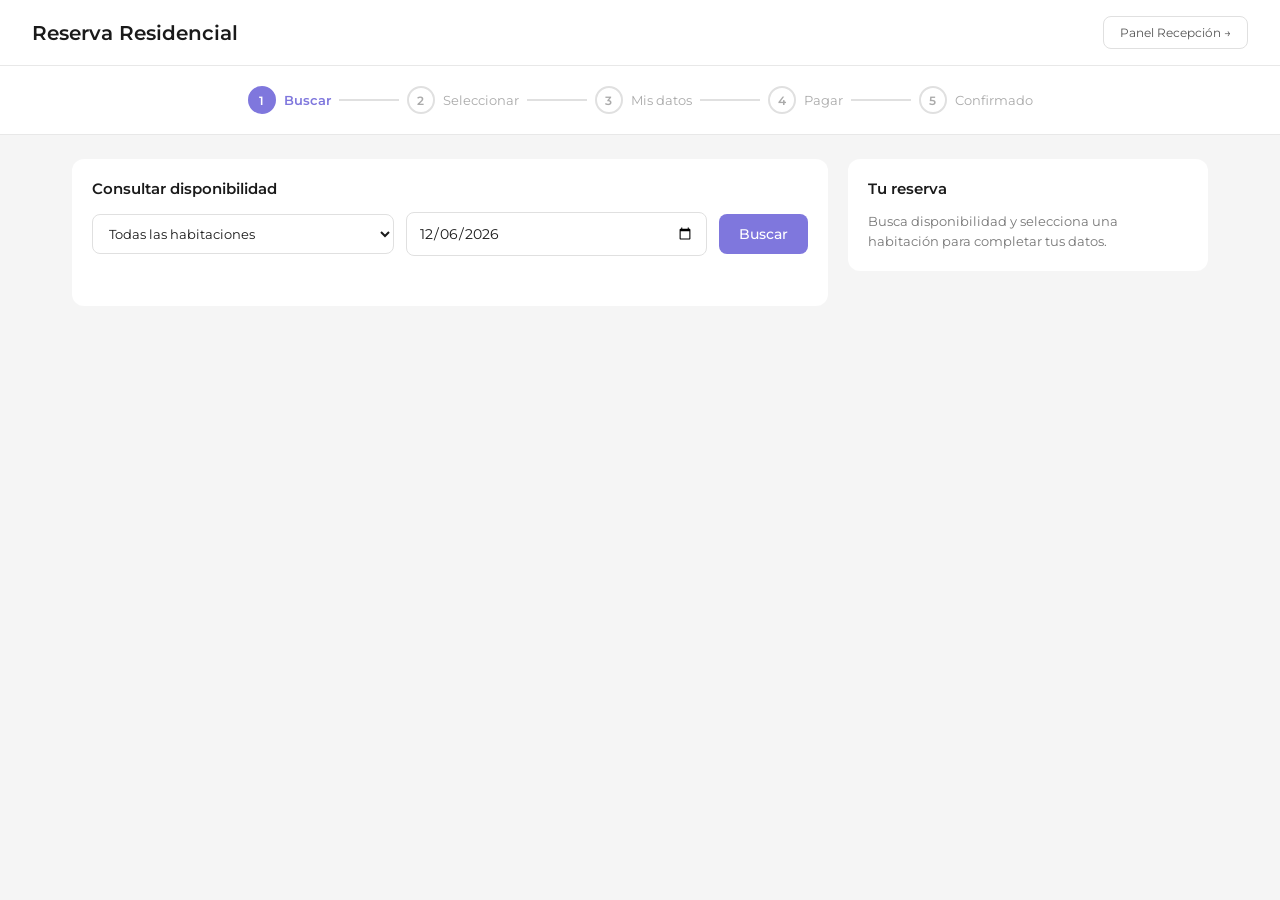
==== 04_Implementacion/sistema-integrado/frontend/index.html @ 7472eb6f "Refactor implementacion por casos de uso" ====
<!DOCTYPE html>
<html lang="es">

<head>
    <meta charset="UTF-8">
    <meta name="viewport" content="width=device-width, initial-scale=1.0">
    <title>Reserva Residencial</title>
    <link rel="stylesheet" href="css/styless.css?v=cliente-panel-1">
    <link href="https://fonts.googleapis.com/css2?family=Montserrat:wght@400;500;600&display=swap" rel="stylesheet">
</head>

<body class="cliente-app">

    <header class="cliente-header">
        <h1>Reserva Residencial</h1>
        <a class="btn-recepcion" href="recepcion.html">Panel Recepción →</a>
    </header>

    <div class="steps" id="cliente-steps">
        <div class="step activo" data-step="buscar">
            <div class="step-num">1</div>
            <span>Buscar</span>
        </div>
        <div class="step-line"></div>
        <div class="step" data-step="seleccionar">
            <div class="step-num">2</div>
            <span>Seleccionar</span>
        </div>
        <div class="step-line"></div>
        <div class="step" data-step="datos">
            <div class="step-num">3</div>
            <span>Mis datos</span>
        </div>
        <div class="step-line"></div>
        <div class="step" data-step="pagar">
            <div class="step-num">4</div>
            <span>Pagar</span>
        </div>
        <div class="step-line"></div>
        <div class="step" data-step="confirmado">
            <div class="step-num">5</div>
            <span>Confirmado</span>
        </div>
    </div>

    <main class="cliente-content">
        <section class="cliente-left">
            <div class="panel-busqueda">
                <h3>Consultar disponibilidad</h3>
                <div class="busqueda-container busqueda-row">
                    <select id="tipo-select">
                        <option value="Todas las habitaciones">Todas las habitaciones</option>
                        <option value="Estandar">Estandar</option>
                        <option value="VIP">VIP</option>
                        <option value="SUPERVIP">SUPERVIP</option>
                    </select>
                    <input type="date" id="fecha-input">
                    <button id="btn-buscar">Buscar</button>
                </div>
            </div>
            <div id="resultado-container"></div>
        </section>

        <aside class="panel-derecho">
            <div id="cliente-flujo-container" class="cliente-flujo"></div>
        </aside>
    </main>

    <!-- Modelos -->
    <script src="models/Habitacion.js?v=api-v1-1"></script>
    <script src="models/Pago.js?v=api-v1-1"></script>

    <!-- Vistas -->
    <script src="views/DisponibilidadView.js?v=api-v1-1"></script>
    <script src="views/ReservaView.js?v=cliente-panel-1"></script>
    <script src="views/PagoView.js?v=cliente-panel-1"></script>

    <!-- Controladores -->
    <script src="controllers/DisponibilidadController.js?v=api-v1-1"></script>
    <script src="controllers/ReservaController.js?v=cliente-panel-1"></script>
    <script src="controllers/PagoController.js?v=cliente-panel-1"></script>

</body>

</html>
---- 04_Implementacion/sistema-integrado/frontend/css/styless.css ----
* {
    margin: 0;
    padding: 0;
    box-sizing: border-box;
}

body {
    font-family: 'Montserrat', sans-serif;
    background: #f5f5f5;
    padding: 40px 20px;
    text-align: center;
}

body.cliente-app {
    min-height: 100vh;
    padding: 0;
    text-align: left;
}

.cliente-header {
    background: #fff;
    border-bottom: 1px solid #e8e8e8;
    padding: 16px 32px;
    display: flex;
    justify-content: space-between;
    align-items: center;
}

.cliente-header h1 {
    font-size: 20px;
    font-weight: 600;
    color: #1a1a1a;
    margin: 0;
}

.btn-recepcion {
    font-size: 12px;
    padding: 8px 16px;
    border: 1px solid #e0e0e0;
    border-radius: 8px;
    background: #fff;
    color: #555;
    cursor: pointer;
    text-decoration: none;
}

.btn-recepcion:hover {
    background: #f5f5f5;
}

.steps {
    display: flex;
    align-items: center;
    justify-content: center;
    gap: 0;
    padding: 20px 32px;
    background: #fff;
    border-bottom: 1px solid #e8e8e8;
}

.step {
    display: flex;
    align-items: center;
    gap: 8px;
    font-size: 13px;
    color: #aaa;
}

.step.activo {
    color: #7F77DD;
    font-weight: 600;
}

.step.completado {
    color: #4CAF50;
}

.step-num {
    width: 28px;
    height: 28px;
    border-radius: 50%;
    border: 2px solid #e0e0e0;
    display: flex;
    align-items: center;
    justify-content: center;
    font-size: 12px;
    font-weight: 600;
}

.step.activo .step-num {
    border-color: #7F77DD;
    background: #7F77DD;
    color: white;
}

.step.completado .step-num {
    border-color: #4CAF50;
    background: #4CAF50;
    color: white;
}

.step-line {
    width: 60px;
    height: 2px;
    background: #e0e0e0;
    margin: 0 8px;
}

.step-line.completado {
    background: #4CAF50;
}

.cliente-content {
    display: grid;
    grid-template-columns: minmax(0, 1fr) 360px;
    gap: 20px;
    padding: 24px 32px;
    max-width: 1200px;
    margin: 0 auto;
}

.panel-busqueda {
    background: #fff;
    border-radius: 12px;
    padding: 20px;
    margin-bottom: 16px;
}

.panel-busqueda h3,
.resumen-card h3 {
    font-size: 15px;
    font-weight: 600;
    margin-bottom: 14px;
    color: #1a1a1a;
}

.busqueda-row {
    display: flex;
    justify-content: initial;
    gap: 10px;
    margin-bottom: 0;
}

.busqueda-row select,
.busqueda-row input {
    flex: 1;
    width: auto;
    height: 40px;
    padding: 0 12px;
    border: 1px solid #e0e0e0;
    border-radius: 8px;
    font-family: 'Montserrat', sans-serif;
    font-size: 13px;
}

.busqueda-row button {
    height: 40px;
    padding: 0 20px;
}

.hab-lista {
    display: flex;
    flex-direction: column;
    gap: 10px;
}

.hab-card {
    background: #fff;
    border-radius: 12px;
    padding: 14px 16px;
    display: flex;
    align-items: center;
    justify-content: space-between;
    border: 1px solid transparent;
    border-left: 4px solid #4CAF50;
    cursor: pointer;
    transition: box-shadow 0.2s, border-color 0.2s;
}

.hab-card:hover {
    box-shadow: 0 2px 10px rgba(0, 0, 0, 0.08);
}

.hab-card.seleccionada {
    border-color: #7F77DD;
    border-left-color: #7F77DD;
    box-shadow: 0 0 0 2px #7F77DD;
}

.hab-left {
    display: flex;
    align-items: center;
    gap: 12px;
}

.hab-num-box {
    width: 44px;
    height: 44px;
    border-radius: 8px;
    background: #E1F5EE;
    color: #085041;
    display: flex;
    align-items: center;
    justify-content: center;
    font-size: 14px;
    font-weight: 600;
}

.hab-num-box.vip,
.resumen-num.vip {
    background: #EEEDFE;
    color: #3C3489;
}

.hab-num-box.supervip,
.resumen-num.supervip {
    background: #FAECE7;
    color: #712B13;
}

.hab-nombre {
    font-size: 14px;
    font-weight: 600;
    color: #1a1a1a;
}

.hab-card .hab-tipo {
    font-size: 12px;
    color: #888;
}

.hab-right {
    text-align: right;
}

.hab-precio {
    font-size: 16px;
    font-weight: 600;
    color: #1a1a1a;
}

.hab-horas {
    font-size: 11px;
    color: #aaa;
}

.btn-seleccionar {
    height: 30px;
    margin-top: 6px;
    font-size: 12px;
    padding: 4px 12px;
    border: 1px solid #7F77DD;
    border-radius: 6px;
    background: #fff;
    color: #7F77DD;
}

.btn-seleccionar:hover,
.btn-seleccionar.seleccionado {
    background: #7F77DD;
    color: #fff;
}

.panel-derecho {
    display: flex;
    flex-direction: column;
    gap: 16px;
}

.cliente-flujo {
    max-width: none;
    margin: 0;
}

.resumen-card {
    background: #fff;
    border-radius: 12px;
    padding: 20px;
    position: sticky;
    top: 20px;
}

.resumen-hab {
    background: #f9f9f9;
    border-radius: 8px;
    padding: 12px;
    margin-bottom: 14px;
    display: flex;
    align-items: center;
    gap: 12px;
}

.resumen-num {
    width: 40px;
    height: 40px;
    border-radius: 8px;
    background: #E1F5EE;
    color: #085041;
    display: flex;
    align-items: center;
    justify-content: center;
    font-size: 13px;
    font-weight: 600;
    flex: 0 0 auto;
}

.resumen-nombre {
    font-weight: 600;
    color: #1a1a1a;
    font-size: 13px;
}

.resumen-detalle {
    color: #888;
    font-size: 12px;
}

.reserva-vacia p {
    color: #777;
    font-size: 13px;
    line-height: 1.5;
}

.metodos-pago {
    display: flex;
    gap: 8px;
    margin-bottom: 14px;
    margin-top: 8px;
}

.metodo-btn {
    flex: 1;
    height: auto;
    padding: 10px;
    border: 1px solid #e0e0e0;
    border-radius: 8px;
    background: #fff;
    cursor: pointer;
    text-align: center;
    font-size: 12px;
    font-weight: 500;
    color: #555;
}

.metodo-btn.activo {
    border-color: #7F77DD;
    background: #EEEDFE;
    color: #3C3489;
}

.metodo-label {
    font-size: 11px;
    font-weight: 500;
    color: #888;
    text-transform: uppercase;
    letter-spacing: 0.4px;
    display: block;
}

.total-row {
    display: flex;
    justify-content: space-between;
    align-items: center;
    padding: 12px 0;
    border-top: 1px solid #f0f0f0;
    margin-top: 8px;
}

.total-label {
    font-size: 13px;
    color: #888;
}

.total-monto {
    font-size: 20px;
    font-weight: 600;
    color: #1a1a1a;
}

.nota {
    background: #FFF8E1;
    border-left: 4px solid #FFC107;
    border-radius: 8px;
    padding: 12px;
    margin-top: 12px;
    font-size: 11px;
    color: #555;
    line-height: 1.4;
}

body.sistema-page {
    padding: 0;
}

.cliente-panel {
    padding: 40px 20px 24px;
}

.recepcion-panel-integrado {
    border-top: 1px solid #e4e4e4;
    background: #f5f5f5;
    min-height: 360px;
}

.cliente-section {
    padding: 40px 20px;
}

h1 {
    font-size: 32px;
    font-weight: 600;
    color: #1a1a1a;
    margin-bottom: 8px;
}

h2 {
    font-size: 16px;
    font-weight: 400;
    color: #888;
    margin-bottom: 30px;
}

.busqueda-container {
    display: flex;
    justify-content: center;
    align-items: center;
    gap: 12px;
    margin-bottom: 30px;
}

select,
input[type="date"] {
    height: 44px;
    padding: 0 12px;
    font-family: 'Montserrat', sans-serif;
    font-size: 14px;
    border: 1px solid #e0e0e0;
    border-radius: 8px;
    background: #fff;
    color: #1a1a1a;
    outline: none;
}

select {
    width: 260px;
}

input[type="date"] {
    width: 180px;
}

select:focus,
input[type="date"]:focus {
    border-color: #7F77DD;
}

button {
    height: 44px;
    padding: 0 24px;
    font-family: 'Montserrat', sans-serif;
    font-size: 14px;
    font-weight: 500;
    background: #7F77DD;
    color: #fff;
    border: none;
    border-radius: 8px;
    cursor: pointer;
    transition: background 0.2s;
}

button:hover {
    background: #534AB7;
}

/* LISTA DE HABITACIONES */
.lista {
    display: flex;
    flex-direction: column;
    gap: 10px;
    max-width: 700px;
    margin: 0 auto;
    animation: resultsFadeIn 0.18s ease both;
}

.card {
    display: flex;
    align-items: center;
    justify-content: space-between;
    background: #ffffff;
    border: 1px solid #e8e8e8;
    border-radius: 12px;
    padding: 1rem 1.25rem;
    transition: box-shadow 0.2s, border-color 0.2s, transform 0.16s;
    text-align: left;
    animation: roomCardEnter 0.32s cubic-bezier(0.16, 1, 0.3, 1) both;
}

.card:hover {
    border-color: #c0c0c0;
    box-shadow: 0 2px 10px rgba(0, 0, 0, 0.06);
    transform: translateY(-1px);
}

.card.habitacion-en-reserva {
    display: none;
}

@keyframes resultsFadeIn {
    from {
        opacity: 0;
    }

    to {
        opacity: 1;
    }
}

@keyframes roomCardEnter {
    from {
        transform: translateY(14px) scale(0.985);
        opacity: 0;
    }

    to {
        transform: translateY(0) scale(1);
        opacity: 1;
    }
}

.card-left {
    display: flex;
    align-items: center;
    gap: 16px;
}

.numero-box {
    width: 48px;
    height: 48px;
    border-radius: 10px;
    display: flex;
    align-items: center;
    justify-content: center;
    font-size: 15px;
    font-weight: 600;
    flex-shrink: 0;
}

.vip {
    background: #EEEDFE;
    color: #3C3489;
}

.estandar {
    background: #E1F5EE;
    color: #085041;
}

.supervip {
    background: #FAECE7;
    color: #712B13;
}

.info {
    display: flex;
    flex-direction: column;
    gap: 3px;
}

.hab-num {
    font-size: 15px;
    font-weight: 600;
    color: #1a1a1a;
}

.hab-tipo {
    font-size: 12px;
    color: #888;
}

.card-right {
    display: flex;
    align-items: center;
    gap: 20px;
}

.badge {
    font-size: 11px;
    font-weight: 500;
    padding: 4px 10px;
    border-radius: 20px;
    background: #eaf3de;
    color: #3b6d11;
    text-transform: uppercase;
    letter-spacing: 0.4px;
}

.precio {
    text-align: right;
}

.precio-monto {
    font-size: 18px;
    font-weight: 600;
    color: #1a1a1a;
}

.precio-label {
    font-size: 11px;
    color: #aaa;
}

.error {
    color: #c0392b;
    font-size: 14px;
    margin-top: 20px;
}

.hab-horario {
    font-size: 11px;
    color: #aaa;
    margin-top: 2px;
}

.btn-reservar {
    height: 36px;
    padding: 0 16px;
    font-size: 13px;
    font-weight: 500;
    background: #7F77DD;
    color: #fff;
    border: none;
    border-radius: 8px;
    cursor: pointer;
    transition: background 0.2s;
    white-space: nowrap;
}

.btn-reservar:hover {
    background: #534AB7;
}

/* ================================ */
/* FLUJO DEL CLIENTE EN UNA PANTALLA */
/* ================================ */
.cliente-flujo {
    max-width: 720px;
    margin: 0 auto 24px;
}

.flujo-panel {
    position: relative;
    background: #fff;
    border: 1px solid #e8e8e8;
    border-radius: 16px;
    padding: 2rem;
    text-align: left;
    box-shadow: 0 12px 30px rgba(0, 0, 0, 0.06);
    animation: panelReveal 0.26s ease both;
}

.flujo-panel.modal-exito {
    max-width: 520px;
    margin: 0 auto;
    text-align: center;
}

.flujo-close {
    position: absolute;
    top: 12px;
    right: 16px;
    width: auto;
    height: auto;
    padding: 0;
    background: none;
    color: #999;
    font-size: 24px;
    line-height: 1;
}

.flujo-close:hover {
    background: none;
    color: #333;
}

/* ================================ */
/* MODAL DE RESERVA                 */
/* ================================ */
.modal-overlay {
    position: fixed;
    top: 0;
    left: 0;
    width: 100%;
    height: 100%;
    background: rgba(0, 0, 0, 0.5);
    display: flex;
    align-items: center;
    justify-content: center;
    z-index: 1000;
    animation: overlayFadeIn 0.22s ease;
}

@keyframes overlayFadeIn {
    from {
        opacity: 0;
        backdrop-filter: blur(0);
    }

    to {
        opacity: 1;
        backdrop-filter: blur(2px);
    }
}

.modal {
    background: #fff;
    border-radius: 16px;
    padding: 2rem;
    width: 90%;
    max-width: 520px;
    max-height: 90vh;
    overflow-y: auto;
    position: relative;
    box-shadow: 0 20px 60px rgba(0, 0, 0, 0.15);
    animation: modalEnter 0.28s cubic-bezier(0.16, 1, 0.3, 1);
}

@keyframes modalEnter {
    from {
        transform: translateY(22px) scale(0.97);
        opacity: 0;
    }

    to {
        transform: translateY(0) scale(1);
        opacity: 1;
    }
}

.modal-close {
    position: absolute;
    top: 12px;
    right: 16px;
    background: none;
    border: none;
    font-size: 24px;
    color: #999;
    cursor: pointer;
    padding: 0;
    height: auto;
    width: auto;
    line-height: 1;
}

.modal-close:hover {
    color: #333;
    background: none;
}

.modal-titulo {
    font-size: 20px;
    font-weight: 600;
    color: #1a1a1a;
    margin-bottom: 16px;
    text-align: left;
    animation: contentRise 0.32s ease both;
}

.modal-habitacion-info {
    display: flex;
    align-items: center;
    gap: 12px;
    padding: 12px;
    background: #f9f9f9;
    border-radius: 10px;
    margin-bottom: 20px;
    animation: contentRise 0.34s ease 0.04s both;
}

@keyframes contentRise {
    from {
        transform: translateY(10px);
        opacity: 0;
    }

    to {
        transform: translateY(0);
        opacity: 1;
    }
}

/* FORMULARIO */
.form-reserva {
    display: flex;
    flex-direction: column;
    gap: 14px;
    animation: contentRise 0.34s ease 0.08s both;
}

.form-group {
    display: flex;
    flex-direction: column;
    gap: 4px;
    text-align: left;
}

.form-group label {
    font-size: 12px;
    font-weight: 500;
    color: #666;
    text-transform: uppercase;
    letter-spacing: 0.5px;
}

.form-group input[type="text"],
.form-group input[type="tel"],
.form-group input[type="date"] {
    height: 44px;
    padding: 0 12px;
    font-family: 'Montserrat', sans-serif;
    font-size: 14px;
    border: 1px solid #e0e0e0;
    border-radius: 8px;
    background: #fff;
    color: #1a1a1a;
    outline: none;
    width: 100%;
    box-sizing: border-box;
}

.form-group input:focus {
    border-color: #7F77DD;
    box-shadow: 0 0 0 3px rgba(127, 119, 221, 0.1);
}

.form-row {
    display: flex;
    gap: 12px;
}

.form-group-half {
    flex: 1;
}

/* UPLOAD DE FOTOS */
.file-upload {
    position: relative;
    border: 2px dashed #d0d0d0;
    border-radius: 10px;
    padding: 20px;
    text-align: center;
    cursor: pointer;
    transition: border-color 0.2s, background 0.2s;
    min-height: 100px;
    display: flex;
    align-items: center;
    justify-content: center;
    overflow: hidden;
}

.file-upload:hover {
    border-color: #7F77DD;
    background: #fafaff;
}

.file-upload input[type="file"] {
    position: absolute;
    top: 0;
    left: 0;
    width: 100%;
    height: 100%;
    opacity: 0;
    cursor: pointer;
}

.file-upload-label {
    display: flex;
    flex-direction: column;
    align-items: center;
    gap: 6px;
    color: #999;
    font-size: 13px;
    pointer-events: none;
}

.file-icon {
    font-size: 28px;
}

.file-preview {
    max-width: 100%;
    max-height: 120px;
    border-radius: 6px;
    object-fit: cover;
}

/* ERROR */
.form-error {
    background: #fff0f0;
    color: #c0392b;
    padding: 10px 14px;
    border-radius: 8px;
    font-size: 13px;
    border: 1px solid #f5c6cb;
}

/* BOTÓN CONFIRMAR */
.btn-confirmar {
    width: 100%;
    height: 48px;
    padding: 0 24px;
    font-family: 'Montserrat', sans-serif;
    font-size: 15px;
    font-weight: 600;
    background: #7F77DD;
    color: #fff;
    border: none;
    border-radius: 10px;
    cursor: pointer;
    transition: background 0.2s, transform 0.16s, box-shadow 0.2s;
    margin-top: 6px;
}

.btn-confirmar:hover {
    background: #534AB7;
    transform: translateY(-1px);
    box-shadow: 0 8px 18px rgba(83, 74, 183, 0.22);
}

.btn-confirmar:disabled {
    background: #b0aaee;
    cursor: not-allowed;
    transform: none;
}

/* MODAL ÉXITO */
.modal-exito {
    text-align: center;
    max-width: 440px;
    padding: 2.5rem;
}

.exito-icon {
    font-size: 56px;
    margin-bottom: 16px;
    filter: drop-shadow(0 4px 10px rgba(0, 0, 0, 0.1));
    animation: iconPop 0.34s cubic-bezier(0.16, 1, 0.3, 1) 0.08s both;
}

.modal-exito h2 {
    font-size: 24px;
    font-weight: 700;
    color: #1a1a1a;
    margin-bottom: 20px;
}

.exito-detalle {
    font-size: 15px;
    color: #555;
    margin-bottom: 8px;
    display: flex;
    justify-content: center;
    gap: 8px;
}

.exito-detalle strong {
    color: #1a1a1a;
    font-weight: 600;
}

.exito-aviso {
    color: #777;
    font-size: 13px;
    margin-bottom: 16px;
}

.comprobante-grid {
    display: flex;
    flex-direction: column;
    gap: 16px;
    margin-bottom: 24px;
    text-align: left;
    animation: contentRise 0.34s ease 0.12s both;
}

.grid-item {
    display: flex;
    flex-direction: column;
    gap: 4px;
    padding-bottom: 12px;
    border-bottom: 1px solid #f0f0f0;
}

.grid-item:last-child {
    border-bottom: none;
}

.grid-item .label {
    font-size: 11px;
    font-weight: 600;
    color: #999;
    text-transform: uppercase;
    letter-spacing: 0.5px;
}

.grid-item .valor {
    font-size: 18px;
    font-weight: 600;
    color: #1a1a1a;
}

/* CAJA DE ALERTA */
.pago-alerta {
    background: #FFF9E6;
    border: 1px solid #FFE48E;
    border-radius: 12px;
    padding: 16px;
    margin-bottom: 24px;
    text-align: left;
    display: flex;
    gap: 14px;
    align-items: flex-start;
    animation: contentRise 0.34s ease 0.16s both;
}

.pago-alerta .alerta-icon {
    font-size: 20px;
    flex-shrink: 0;
}

.pago-alerta .alerta-texto {
    font-size: 13.5px;
    line-height: 1.5;
    color: #7A5B00;
}

.pago-alerta strong {
    color: #5C4500;
}

/* MODAL DE PAGO */
.pago-instruccion,
.qr-instruccion,
.qr-espera,
.efectivo-instruccion {
    font-size: 14px;
    color: #666;
    margin-bottom: 14px;
    animation: contentRise 0.32s ease 0.08s both;
}

.pago-botones {
    display: flex;
    gap: 10px;
    margin-bottom: 16px;
    animation: contentRise 0.34s ease 0.12s both;
}

.btn-pago-qr,
.btn-pago-efectivo {
    flex: 1;
    padding: 0 14px;
}

.btn-pago-efectivo {
    background: #1f8a63;
}

.btn-pago-efectivo:hover {
    background: #126344;
}

.qr-container,
.efectivo-container {
    padding: 16px;
    border: 1px solid #ededed;
    border-radius: 10px;
    background: #fafafa;
    margin-top: 12px;
    animation: panelReveal 0.26s ease both;
}

.qr-imagen {
    width: 200px;
    height: 200px;
    object-fit: contain;
    display: block;
    margin: 0 auto 14px;
    border: 1px solid #e5e5e5;
    border-radius: 8px;
    background: #fff;
    padding: 10px;
    animation: qrReveal 0.3s ease 0.08s both;
}

.qr-spinner {
    width: 28px;
    height: 28px;
    border: 3px solid #e2e2e2;
    border-top-color: #7F77DD;
    border-radius: 50%;
    margin: 0 auto;
    animation: spin 0.8s linear infinite;
}

.btn-volver-pago {
    width: 100%;
    margin-top: 12px;
    padding: 12px 14px;
    border: 1px solid #d9d9d9;
    border-radius: 8px;
    background: #fff;
    color: #555;
    font-weight: 700;
    cursor: pointer;
    transition: background 0.2s, transform 0.16s;
}

.btn-volver-pago:hover {
    background: #f2f2f2;
    transform: translateY(-1px);
}

/* Overrides finales para la pantalla compacta del cliente */
body.cliente-app .cliente-flujo {
    max-width: none;
    margin: 0;
}

body.cliente-app .form-reserva {
    gap: 12px;
}

body.cliente-app .form-group input[type="text"],
body.cliente-app .form-group input[type="tel"],
body.cliente-app .form-group input[type="date"] {
    height: 40px;
    font-size: 13px;
}

body.cliente-app .form-row {
    gap: 8px;
}

body.cliente-app .file-upload {
    min-height: 74px;
    padding: 12px;
}

body.cliente-app .file-upload-label {
    font-size: 11px;
}

body.cliente-app .file-icon {
    font-size: 20px;
}

body.cliente-app .file-preview {
    max-height: 82px;
}

body.cliente-app .flujo-panel {
    box-shadow: none;
}

body.cliente-app .modal-exito,
body.cliente-app .flujo-panel.modal-exito {
    max-width: none;
    padding: 20px;
}

body.cliente-app .qr-imagen {
    width: 170px;
    height: 170px;
}

@media (max-width: 900px) {
    .cliente-content {
        grid-template-columns: 1fr;
        padding: 16px;
    }

    .resumen-card {
        position: static;
    }

    .steps {
        overflow-x: auto;
        justify-content: flex-start;
    }

    .step-line {
        width: 34px;
    }
}

@keyframes panelReveal {
    from {
        transform: translateY(8px);
        opacity: 0;
    }

    to {
        transform: translateY(0);
        opacity: 1;
    }
}

@keyframes qrReveal {
    from {
        transform: scale(0.96);
        opacity: 0;
    }

    to {
        transform: scale(1);
        opacity: 1;
    }
}

@keyframes iconPop {
    0% {
        transform: scale(0.72);
        opacity: 0;
    }

    70% {
        transform: scale(1.08);
        opacity: 1;
    }

    100% {
        transform: scale(1);
        opacity: 1;
    }
}

@keyframes spin {
    to {
        transform: rotate(360deg);
    }
}

/* ===== PANEL DE RECEPCION ===== */

.recepcion-section,
body.recepcion-page {
    padding: 0;
    text-align: left;
    background: #f5f5f5;
}

.recepcion-section {
    border-top: 1px solid #e4e4e4;
    margin-top: 24px;
}

.recepcion-header {
    display: flex;
    justify-content: space-between;
    align-items: center;
    background: #ffffff;
    border-bottom: 1px solid #e8e8e8;
    padding: 16px 24px;
    font-family: 'Montserrat', sans-serif;
}

.recepcion-header-actions {
    display: flex;
    align-items: center;
    gap: 10px;
}

.btn-salir {
    height: 34px;
    padding: 0 14px;
    background: #fff;
    color: #555;
    border: 1px solid #e0e0e0;
}

.btn-salir:hover {
    background: #f5f5f5;
}

.login-recepcion {
    min-height: 360px;
    display: flex;
    align-items: center;
    justify-content: center;
    padding: 24px;
}

.login-card {
    width: min(420px, 100%);
    background: #fff;
    border: 1px solid #e8e8e8;
    border-radius: 12px;
    padding: 28px;
    display: grid;
    gap: 14px;
    text-align: left;
}

.login-titulo {
    font-size: 24px;
    margin: 0;
}

.login-subtitulo {
    color: #888;
    font-size: 13px;
    margin-bottom: 6px;
}

.login-card input {
    width: 100%;
    height: 44px;
    padding: 0 12px;
    font-family: 'Montserrat', sans-serif;
    font-size: 14px;
    border: 1px solid #e0e0e0;
    border-radius: 8px;
    outline: none;
}

.login-card input:focus {
    border-color: #7F77DD;
}

.btn-secundario {
    background: #fff;
    color: #555;
    border: 1px solid #e0e0e0;
}

.btn-secundario:hover {
    background: #f5f5f5;
}

.recepcion-titulo {
    font-size: 20px;
    font-weight: 600;
    color: #1a1a1a;
    margin: 0;
}

.recepcion-subtitulo {
    font-size: 12px;
    color: #888;
    margin-top: 2px;
}

.btn-volver {
    font-size: 13px;
    padding: 8px 16px;
    border: 1px solid #e0e0e0;
    border-radius: 8px;
    background: #fff;
    color: #555;
    text-decoration: none;
    cursor: pointer;
    transition: background 0.2s;
}

.btn-volver:hover {
    background: #f5f5f5;
}

.stats-container {
    display: grid;
    grid-template-columns: repeat(5, minmax(120px, 1fr));
    gap: 12px;
    padding: 20px 24px 0;
    background: #f5f5f5;
    font-family: 'Montserrat', sans-serif;
}

.stat-card {
    background: #ffffff;
    border-radius: 10px;
    padding: 14px;
    text-align: center;
}

.stat-num {
    font-size: 26px;
    font-weight: 600;
    display: block;
}

.stat-num.verde {
    color: #4CAF50;
}

.stat-num.amarillo {
    color: #FFC107;
}

.stat-num.azul {
    color: #7F77DD;
}

.stat-num.rojo {
    color: #E53935;
}

.stat-num.gris {
    color: #9E9E9E;
}

.stat-label {
    font-size: 11px;
    color: #888;
    margin-top: 4px;
    display: block;
}

.leyenda-container {
    display: flex;
    gap: 20px;
    padding: 16px 24px;
    background: #f5f5f5;
    flex-wrap: wrap;
    font-family: 'Montserrat', sans-serif;
}

.recepcion-busqueda {
    display: flex;
    gap: 12px;
    padding: 0 24px 16px;
    background: #f5f5f5;
    font-family: 'Montserrat', sans-serif;
}

.recepcion-busqueda input {
    flex: 1;
    height: 44px;
    padding: 0 14px;
    border: 1px solid #e0e0e0;
    border-radius: 8px;
    font-family: 'Montserrat', sans-serif;
    font-size: 14px;
}

.resultados-reserva {
    display: grid;
    grid-template-columns: repeat(auto-fill, minmax(240px, 1fr));
    gap: 10px;
    padding: 0 24px;
    background: #f5f5f5;
}

.resultado-reserva {
    height: auto;
    min-height: 58px;
    display: flex;
    justify-content: space-between;
    gap: 12px;
    align-items: center;
    text-align: left;
    background: #fff;
    color: #1a1a1a;
    border: 1px solid #e6e6e6;
    border-radius: 8px;
}

.resultado-reserva:hover {
    background: #f8f8f8;
}

.resultado-reserva span:last-child {
    color: #777;
    font-size: 12px;
}

.resultado-vacio {
    padding: 14px;
    background: #fff;
    border: 1px solid #eee;
    border-radius: 8px;
    color: #777;
    font-size: 13px;
}

.leyenda-item {
    display: flex;
    align-items: center;
    gap: 6px;
    font-size: 12px;
    color: #555;
}

.dot {
    width: 10px;
    height: 10px;
    border-radius: 50%;
    flex-shrink: 0;
}

.dot.verde {
    background: #4CAF50;
}

.dot.amarillo {
    background: #FFC107;
}

.dot.azul {
    background: #7F77DD;
}

.dot.rojo {
    background: #E53935;
}

.dot.gris {
    background: #9E9E9E;
}

.habitaciones-grid {
    display: grid;
    grid-template-columns: repeat(auto-fill, minmax(160px, 1fr));
    gap: 12px;
    padding: 16px 24px 24px;
    background: #f5f5f5;
    font-family: 'Montserrat', sans-serif;
}

.hab-card {
    background: #ffffff;
    border-radius: 12px;
    padding: 16px;
    cursor: pointer;
    border-left: 4px solid #ccc;
    transition: transform 0.15s, box-shadow 0.15s;
    text-align: center;
}

.hab-card:hover {
    transform: translateY(-2px);
    box-shadow: 0 4px 12px rgba(0, 0, 0, 0.08);
}

.hab-card.disponible {
    border-left-color: #4CAF50;
}

.hab-card.pendiente {
    border-left-color: #FFC107;
}

.hab-card.confirmada {
    border-left-color: #7F77DD;
}

.hab-card.ocupada {
    border-left-color: #E53935;
}

.hab-card.limpieza {
    border-left-color: #9E9E9E;
}

.hab-numero {
    font-size: 24px;
    font-weight: 600;
    color: #1a1a1a;
}

.hab-tipo {
    font-size: 11px;
    color: #888;
    margin-top: 2px;
}

.hab-badge {
    font-size: 11px;
    font-weight: 500;
    margin-top: 10px;
    padding: 3px 10px;
    border-radius: 20px;
    display: inline-block;
}

.hab-card.disponible .hab-badge {
    background: #E8F5E9;
    color: #2E7D32;
}

.hab-card.pendiente .hab-badge {
    background: #FFF8E1;
    color: #F57F17;
}

.hab-card.confirmada .hab-badge {
    background: #EEEDFE;
    color: #3C3489;
}

.hab-card.ocupada .hab-badge {
    background: #FFEBEE;
    color: #B71C1C;
}

.hab-card.limpieza .hab-badge {
    background: #F5F5F5;
    color: #616161;
}

.hab-hora {
    font-size: 10px;
    color: #aaa;
    margin-top: 6px;
}

.hab-accion {
    margin-top: 12px;
    border: 1px solid #dedede;
    border-radius: 8px;
    background: #fff;
    color: #555;
    font-family: 'Montserrat', sans-serif;
    font-size: 11px;
    font-weight: 600;
    padding: 7px 10px;
    cursor: pointer;
}

.hab-accion:hover {
    background: #f2f2f2;
}

/* Aislamiento del panel de recepcion: evita heredar layout del cliente */
body.recepcion-page .habitaciones-grid {
    grid-template-columns: repeat(auto-fill, minmax(170px, 1fr));
    align-items: stretch;
}

body.recepcion-page .hab-card {
    display: block;
    min-width: 0;
    min-height: 128px;
    padding: 18px 12px 14px;
    text-align: center;
    border-top: 0;
    border-right: 0;
    border-bottom: 0;
}

body.recepcion-page .hab-numero {
    display: block;
    font-size: 24px;
    line-height: 1.1;
    margin-bottom: 4px;
}

body.recepcion-page .hab-tipo {
    display: block;
    white-space: normal;
    overflow: hidden;
    text-overflow: ellipsis;
    min-height: 15px;
}

body.recepcion-page .hab-badge {
    display: inline-block;
    max-width: 100%;
    white-space: normal;
}

body.recepcion-page .hab-accion {
    display: inline-flex;
    align-items: center;
    justify-content: center;
    width: auto;
    height: 34px;
    margin: 12px auto 0;
    padding: 0 12px;
    white-space: normal;
}

.checkin-resumen {
    background: #f9f9f9;
    border-radius: 10px;
    padding: 1rem;
    margin-bottom: 1.2rem;
}

.checkin-resumen-fila {
    display: flex;
    justify-content: space-between;
    font-size: 13px;
    padding: 5px 0;
    border-bottom: 1px solid #f0f0f0;
    color: #555;
}

.checkin-resumen-fila:last-child {
    border-bottom: none;
}

.checkin-fotos {
    display: grid;
    grid-template-columns: repeat(2, minmax(0, 1fr));
    gap: 10px;
    margin-bottom: 12px;
}

.checkin-foto,
.checkin-foto-placeholder {
    width: 100%;
    height: 150px;
    object-fit: cover;
    border-radius: 8px;
    border: 1px solid #e0e0e0;
}

.checkin-foto-placeholder {
    display: flex;
    align-items: center;
    justify-content: center;
    background: #f5f5f5;
    color: #999;
    font-size: 12px;
}

.acompanante-toggle {
    display: flex;
    align-items: center;
    gap: 8px;
    margin-bottom: 12px;
    color: #444;
    font-size: 13px;
}

.acompanante-form {
    grid-template-columns: repeat(2, minmax(0, 1fr));
    gap: 10px;
    margin-bottom: 12px;
}

.acompanante-form input[type="text"],
.acompanante-form input[type="date"],
.acompanante-form input[type="tel"] {
    width: 100%;
    height: 40px;
    padding: 0 12px;
    border: 1px solid #e0e0e0;
    border-radius: 8px;
    font-family: 'Montserrat', sans-serif;
}

.acompanante-form label {
    display: grid;
    gap: 6px;
    color: #666;
    font-size: 12px;
}

.checkin-botones {
    display: flex;
    gap: 10px;
    margin-top: 1rem;
}

.btn-checkin {
    flex: 1;
    height: 44px;
    background: #7F77DD;
    color: #fff;
    border: none;
    border-radius: 8px;
    font-family: 'Montserrat', sans-serif;
    font-size: 14px;
    font-weight: 500;
    cursor: pointer;
    transition: background 0.2s;
}

.btn-checkin:hover {
    background: #534AB7;
}

.btn-checkin:disabled {
    background: #c9c7e8;
    cursor: not-allowed;
}

.btn-cancelar-checkin {
    flex: 1;
    height: 44px;
    background: #fff;
    color: #E53935;
    border: 1px solid #E53935;
    border-radius: 8px;
    font-family: 'Montserrat', sans-serif;
    font-size: 14px;
    font-weight: 500;
    cursor: pointer;
    transition: background 0.2s;
}

.btn-cancelar-checkin:hover {
    background: #FFEBEE;
}

@media (prefers-reduced-motion: reduce) {

    *,
    *::before,
    *::after {
        animation-duration: 0.01ms !important;
        animation-iteration-count: 1 !important;
        scroll-behavior: auto !important;
        transition-duration: 0.01ms !important;
    }
}

/* Responsive */
@media (max-width: 500px) {
    .busqueda-container {
        flex-direction: column;
        align-items: stretch;
    }

    select,
    input[type="date"],
    #btn-buscar {
        width: 100%;
    }

    .pago-botones {
        flex-direction: column;
    }

    .form-row {
        flex-direction: column;
    }

    .modal {
        padding: 1.25rem;
        margin: 10px;
    }

}

@media (max-width: 700px) {
    .recepcion-header {
        gap: 12px;
    }

    .stats-container {
        grid-template-columns: repeat(2, minmax(0, 1fr));
    }

    .habitaciones-grid {
        grid-template-columns: repeat(2, minmax(0, 1fr));
    }

    .checkin-botones {
        flex-direction: column;
    }

    .recepcion-busqueda,
    .acompanante-form,
    .checkin-fotos {
        grid-template-columns: 1fr;
        flex-direction: column;
    }
}
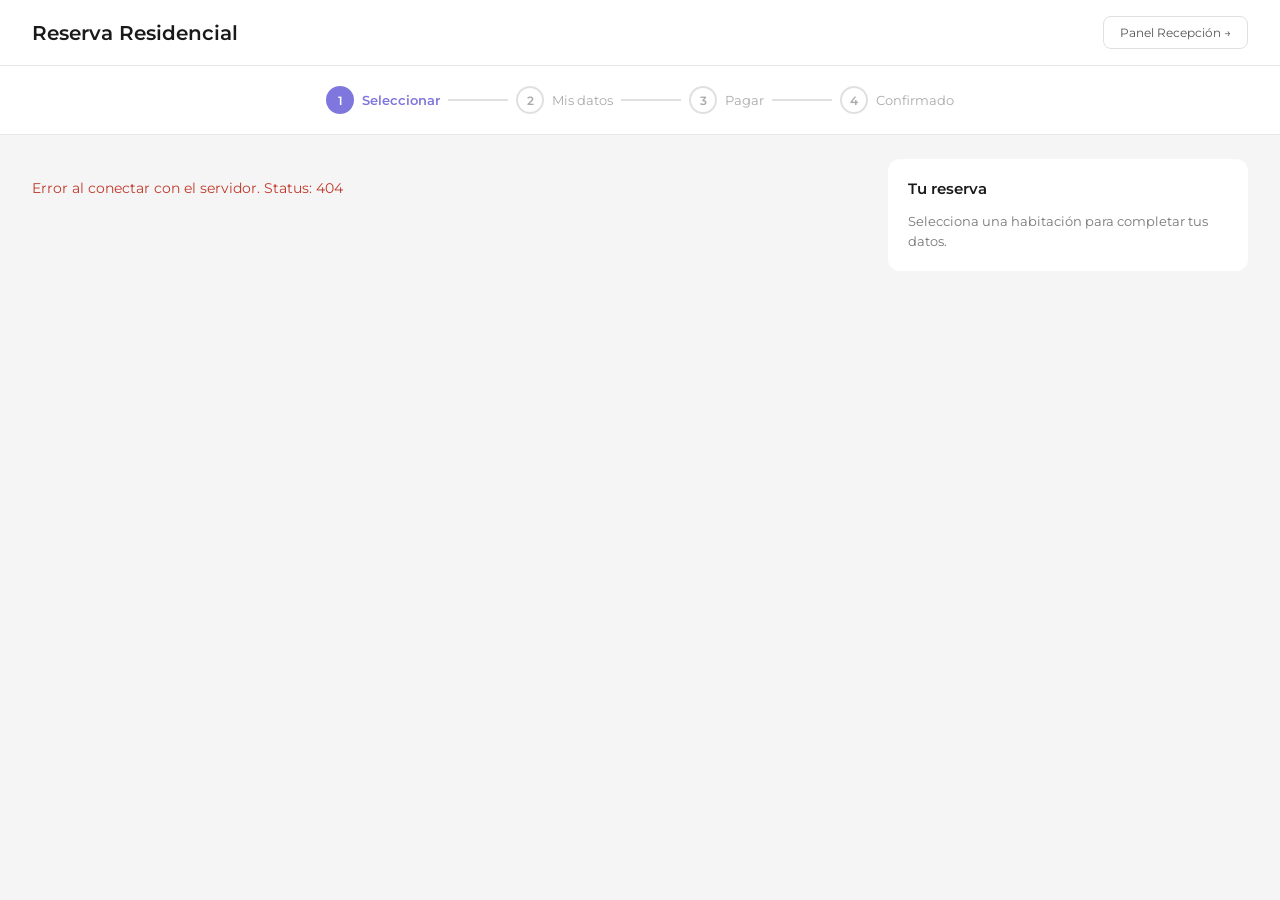
==== commit 93f25f6d: "Ajusta reserva cliente y fotos de check-in" ====
--- a/04_Implementacion/sistema-integrado/frontend/index.html
+++ b/04_Implementacion/sistema-integrado/frontend/index.html
@@ -17,47 +17,29 @@
     </header>
 
     <div class="steps" id="cliente-steps">
-        <div class="step activo" data-step="buscar">
+        <div class="step activo" data-step="seleccionar">
             <div class="step-num">1</div>
-            <span>Buscar</span>
-        </div>
-        <div class="step-line"></div>
-        <div class="step" data-step="seleccionar">
-            <div class="step-num">2</div>
             <span>Seleccionar</span>
         </div>
         <div class="step-line"></div>
         <div class="step" data-step="datos">
-            <div class="step-num">3</div>
+            <div class="step-num">2</div>
             <span>Mis datos</span>
         </div>
         <div class="step-line"></div>
         <div class="step" data-step="pagar">
-            <div class="step-num">4</div>
+            <div class="step-num">3</div>
             <span>Pagar</span>
         </div>
         <div class="step-line"></div>
         <div class="step" data-step="confirmado">
-            <div class="step-num">5</div>
+            <div class="step-num">4</div>
             <span>Confirmado</span>
         </div>
     </div>
 
     <main class="cliente-content">
         <section class="cliente-left">
-            <div class="panel-busqueda">
-                <h3>Consultar disponibilidad</h3>
-                <div class="busqueda-container busqueda-row">
-                    <select id="tipo-select">
-                        <option value="Todas las habitaciones">Todas las habitaciones</option>
-                        <option value="Estandar">Estandar</option>
-                        <option value="VIP">VIP</option>
-                        <option value="SUPERVIP">SUPERVIP</option>
-                    </select>
-                    <input type="date" id="fecha-input">
-                    <button id="btn-buscar">Buscar</button>
-                </div>
-            </div>
             <div id="resultado-container"></div>
         </section>
 
@@ -71,14 +53,14 @@
     <script src="models/Pago.js?v=api-v1-1"></script>
 
     <!-- Vistas -->
-    <script src="views/DisponibilidadView.js?v=api-v1-1"></script>
-    <script src="views/ReservaView.js?v=cliente-panel-1"></script>
-    <script src="views/PagoView.js?v=cliente-panel-1"></script>
+    <script src="views/DisponibilidadView.js?v=cliente-grid-1"></script>
+    <script src="views/ReservaView.js?v=cliente-grid-1"></script>
+    <script src="views/PagoView.js?v=cliente-grid-1"></script>
 
     <!-- Controladores -->
-    <script src="controllers/DisponibilidadController.js?v=api-v1-1"></script>
-    <script src="controllers/ReservaController.js?v=cliente-panel-1"></script>
-    <script src="controllers/PagoController.js?v=cliente-panel-1"></script>
+    <script src="controllers/DisponibilidadController.js?v=cliente-grid-1"></script>
+    <script src="controllers/ReservaController.js?v=cliente-grid-1"></script>
+    <script src="controllers/PagoController.js?v=cliente-grid-1"></script>
 
 </body>
 
--- a/04_Implementacion/sistema-integrado/frontend/css/styless.css
+++ b/04_Implementacion/sistema-integrado/frontend/css/styless.css
@@ -113,10 +113,18 @@
 .cliente-content {
     display: grid;
     grid-template-columns: minmax(0, 1fr) 360px;
-    gap: 20px;
-    padding: 24px 32px;
-    max-width: 1200px;
+    gap: 28px;
+    padding: 24px 32px 48px;
+    max-width: 1400px;
     margin: 0 auto;
+}
+
+.grid-titulo {
+    font-size: 16px;
+    font-weight: 600;
+    color: #1a1a1a;
+    margin: 0 0 16px;
+    padding: 0 4px;
 }
 
 .panel-busqueda {
@@ -187,6 +195,97 @@
     box-shadow: 0 0 0 2px #7F77DD;
 }
 
+.cliente-habitaciones-grid {
+    display: grid;
+    grid-template-columns: repeat(auto-fill, minmax(180px, 1fr));
+    gap: 14px;
+}
+
+.cliente-habitaciones-grid .cliente-hab-card {
+    display: block;
+    min-height: 156px;
+    background: #fff;
+    border: 1px solid transparent;
+    border-left: 4px solid #4CAF50;
+    border-radius: 14px;
+    padding: 18px;
+    text-align: left;
+    cursor: pointer;
+    animation: roomCardEnter 0.32s cubic-bezier(0.16, 1, 0.3, 1) both;
+    transition: transform 0.15s, box-shadow 0.15s, border-color 0.15s;
+}
+
+.cliente-habitaciones-grid .cliente-hab-card:hover {
+    transform: translateY(-2px);
+    box-shadow: 0 4px 14px rgba(0, 0, 0, 0.08);
+}
+
+.cliente-habitaciones-grid .cliente-hab-card.seleccionada {
+    border-color: #7F77DD;
+    border-left-color: #7F77DD;
+    box-shadow: 0 0 0 2px #7F77DD;
+}
+
+.cliente-habitaciones-grid .cliente-hab-card.habitacion-en-reserva {
+    display: none;
+}
+
+.cliente-habitaciones-grid .hab-numero {
+    font-size: 28px;
+    font-weight: 700;
+    line-height: 1;
+    color: #1a1a1a;
+}
+
+.cliente-habitaciones-grid .hab-tipo {
+    font-size: 12px;
+    color: #888;
+    margin-top: 4px;
+    font-weight: 500;
+}
+
+.cliente-habitaciones-grid .hab-badge {
+    font-size: 10px;
+    font-weight: 500;
+    margin-top: 12px;
+    padding: 4px 10px;
+    border-radius: 20px;
+    display: inline-block;
+    background: #E8F5E9;
+    color: #2E7D32;
+}
+
+.cliente-habitaciones-grid .cliente-hab-card.seleccionada .hab-badge {
+    background: #EEEDFE;
+    color: #3C3489;
+}
+
+.cliente-habitaciones-grid .hab-precio-row {
+    display: flex;
+    justify-content: space-between;
+    align-items: baseline;
+    gap: 10px;
+    margin-top: 14px;
+    padding-top: 12px;
+    border-top: 1px solid #f0f0f0;
+}
+
+.cliente-habitaciones-grid .hab-precio {
+    font-size: 18px;
+    font-weight: 700;
+    color: #1a1a1a;
+}
+
+.cliente-habitaciones-grid .hab-horas {
+    font-size: 11px;
+    color: #aaa;
+    white-space: nowrap;
+}
+
+.cliente-habitaciones-grid .btn-reservar {
+    display: none;
+}
+
 .hab-left {
     display: flex;
     align-items: center;
@@ -280,6 +379,27 @@
     top: 20px;
 }
 
+#panel-reserva {
+    max-height: calc(100vh - 40px);
+    overflow-y: auto;
+    scrollbar-width: thin;
+    scrollbar-color: #c9c6f1 #f4f4f4;
+}
+
+#panel-reserva::-webkit-scrollbar {
+    width: 8px;
+}
+
+#panel-reserva::-webkit-scrollbar-track {
+    background: #f4f4f4;
+    border-radius: 999px;
+}
+
+#panel-reserva::-webkit-scrollbar-thumb {
+    background: #c9c6f1;
+    border-radius: 999px;
+}
+
 .resumen-hab {
     background: #f9f9f9;
     border-radius: 8px;
@@ -386,6 +506,20 @@
     font-size: 11px;
     color: #555;
     line-height: 1.4;
+}
+
+.aviso-llegada {
+    background: #FFF8E1;
+    border-left: 4px solid #FFC107;
+    border-radius: 8px;
+    padding: 12px;
+    font-size: 12px;
+    color: #555;
+    line-height: 1.45;
+}
+
+.aviso-llegada strong {
+    color: #1a1a1a;
 }
 
 body.sistema-page {
@@ -1845,6 +1979,26 @@
 }
 
 @media (max-width: 700px) {
+    .cliente-content {
+        grid-template-columns: 1fr;
+        padding: 20px 16px 32px;
+    }
+
+    .cliente-habitaciones-grid {
+        grid-template-columns: repeat(2, minmax(0, 1fr));
+    }
+
+    .steps {
+        padding: 16px;
+        overflow-x: auto;
+        justify-content: flex-start;
+    }
+
+    .step-line {
+        width: 36px;
+        flex: 0 0 36px;
+    }
+
     .recepcion-header {
         gap: 12px;
     }
